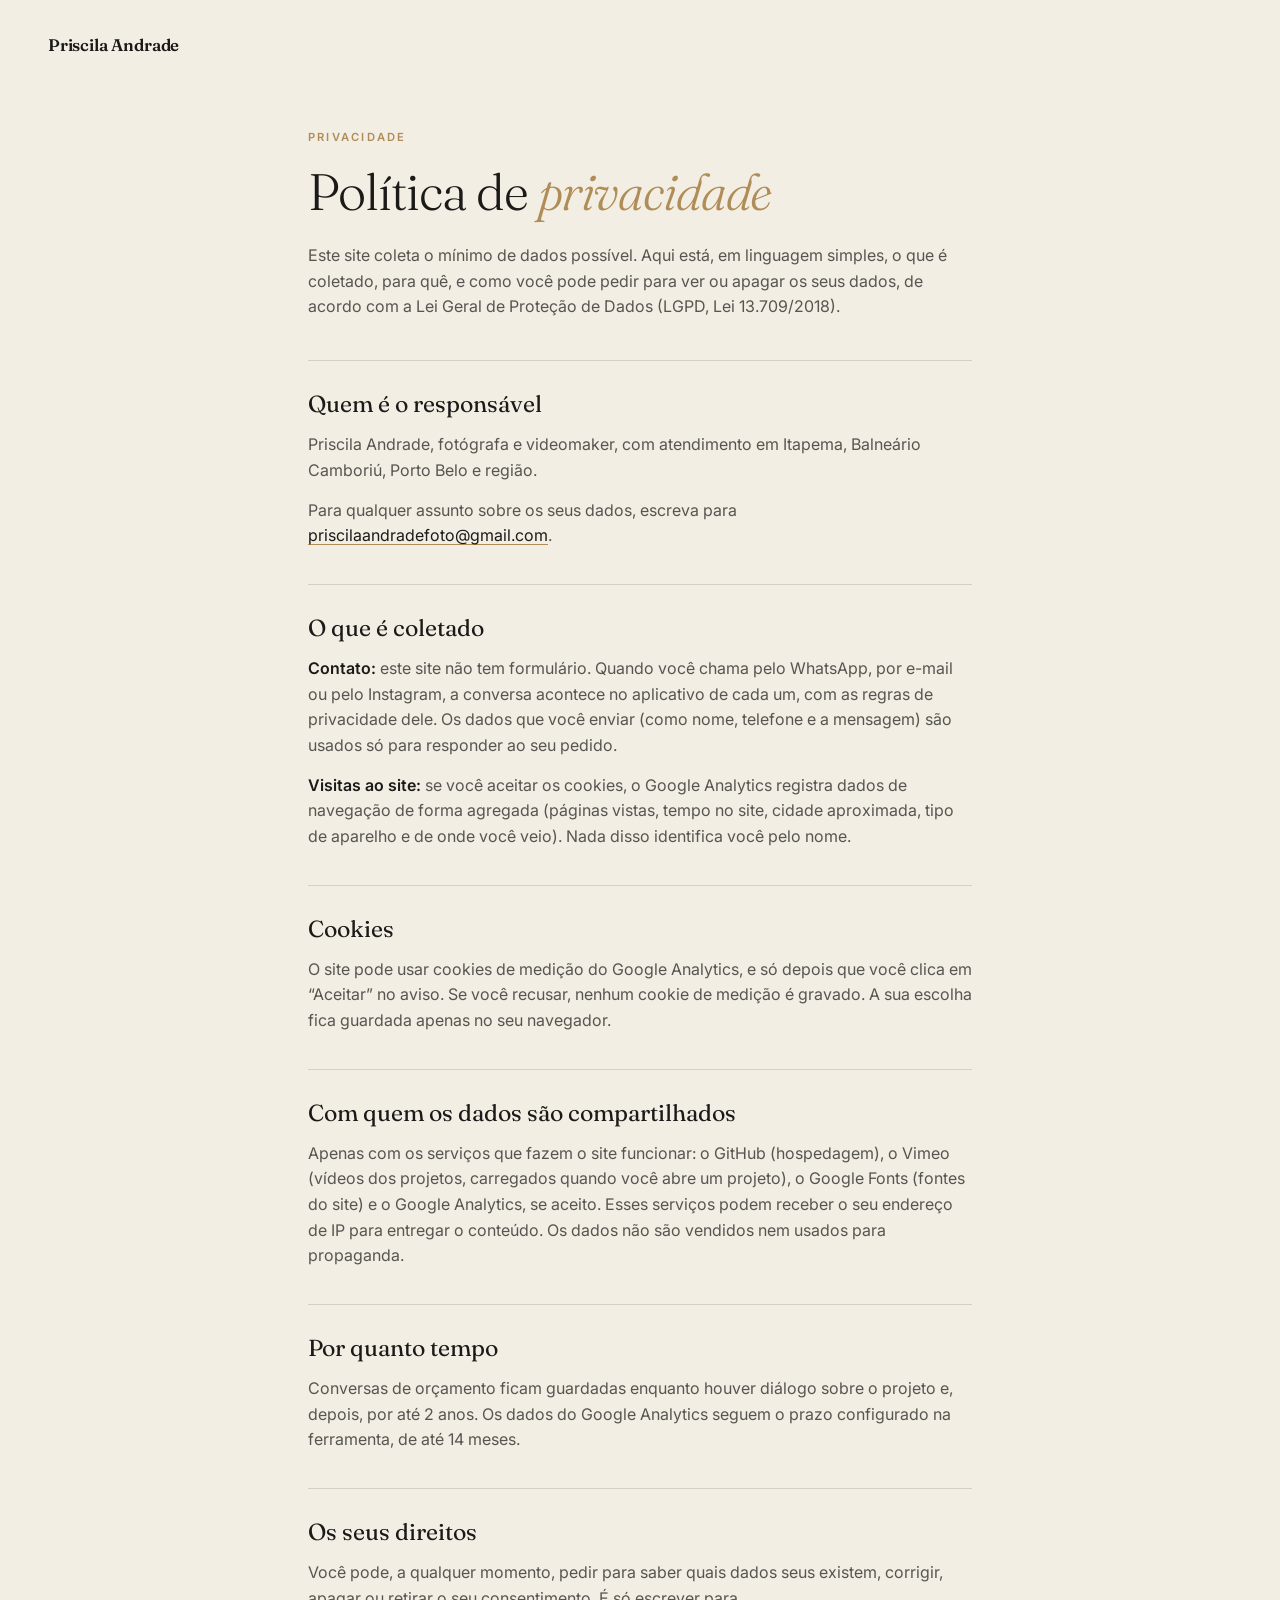
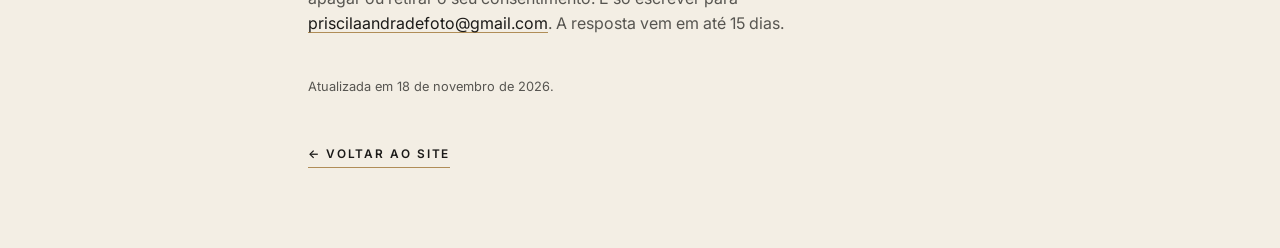
==== privacidade/index.html @ ad7391dc "Footer in three columns, 404 page, robots/sitemap, structured data, alt texts, privacy policy and co" ====
<!doctype html>
<html lang="pt-BR">
<head>
<meta charset="UTF-8">
<meta name="viewport" content="width=device-width, initial-scale=1, viewport-fit=cover">
<meta name="color-scheme" content="light">
<link rel="canonical" href="https://priscilaandradefoto.com.br/privacidade/">
<link rel="icon" href="/favicon.ico" sizes="any">
<link rel="icon" type="image/png" sizes="512x512" href="/favicon-512.png">
<link rel="apple-touch-icon" href="/apple-touch-icon.png">
<title>Política de privacidade — Priscila Andrade</title>
<meta name="description" content="Como o site de Priscila Andrade trata dados pessoais e cookies, em linguagem simples, de acordo com a LGPD.">
<link rel="preconnect" href="https://fonts.googleapis.com">
<link rel="preconnect" href="https://fonts.gstatic.com" crossorigin>
<link href="https://fonts.googleapis.com/css2?family=Fraunces:ital,opsz,wght@0,9..144,300;0,9..144,400;0,9..144,600;1,9..144,400&family=Inter:wght@400;500;600&display=swap" rel="stylesheet">
<style>
:root{ --bg:#F3EEE4; --ink:#1B1A18; --ink-soft:rgba(27,26,24,.72); --gold:#B08D57; --serif:'Fraunces',Georgia,serif; --sans:'Inter',-apple-system,BlinkMacSystemFont,sans-serif; }
*{ box-sizing:border-box; margin:0; padding:0; }
body{ background:var(--bg); color:var(--ink); font-family:var(--sans); line-height:1.6; -webkit-font-smoothing:antialiased; overflow-x:hidden; }
a{ color:inherit; }
.top{ padding:clamp(1.25rem,3vw,2rem) clamp(1.25rem,4vw,3rem); }
.brand{ font-family:var(--serif); font-weight:600; font-size:1.05rem; letter-spacing:-.01em; text-decoration:none; }
main{ max-width:760px; margin:0 auto; padding:2rem clamp(1.25rem,4vw,3rem) 5rem; }
.tag{ font-size:.7rem; letter-spacing:.2em; text-transform:uppercase; color:var(--gold); font-weight:600; }
h1{ font-family:var(--serif); font-weight:300; font-size:clamp(2rem,5vw,3.2rem); line-height:1.1; letter-spacing:-.02em; margin:1rem 0 1.4rem; }
h1 em{ font-style:italic; color:var(--gold); }
h2{ font-family:var(--serif); font-weight:400; font-size:1.45rem; line-height:1.2; margin-bottom:.9rem; }
.intro,.bloco p{ color:var(--ink-soft); }
.intro{ margin-bottom:2.5rem; }
.bloco{ border-top:1px solid rgba(27,26,24,.14); padding-top:1.8rem; margin-top:2.2rem; }
.bloco p + p{ margin-top:.9rem; }
.bloco strong{ color:var(--ink); font-weight:600; }
.bloco a{ color:var(--ink); text-decoration-color:var(--gold); text-underline-offset:3px; }
.bloco a:hover{ color:var(--gold); }
.btn-rever{ font:inherit; cursor:pointer; margin-top:1rem; font-size:.72rem; letter-spacing:.14em; text-transform:uppercase; font-weight:600; background:transparent; color:var(--ink); border:1px solid rgba(27,26,24,.35); border-radius:10px 4px 4px 10px; padding:.85rem 1.3rem; }
.btn-rever:hover{ border-color:var(--ink); }
.voltar{ display:inline-block; margin-top:3rem; font-size:.74rem; letter-spacing:.16em; text-transform:uppercase; font-weight:600; text-decoration:none; border-bottom:1px solid var(--gold); padding-bottom:3px; }
.data{ margin-top:2.5rem; font-size:.8rem; color:var(--ink-soft); }
</style>
</head>
<body>
<header class="top"><a href="/" class="brand">Priscila Andrade</a></header>
<main>
  <span class="tag">Privacidade</span>
  <h1>Política de <em>privacidade</em></h1>
  <p class="intro">Este site coleta o mínimo de dados possível. Aqui está, em linguagem simples, o que é coletado, para quê, e como você pode pedir para ver ou apagar os seus dados, de acordo com a Lei Geral de Proteção de Dados (LGPD, Lei 13.709/2018).</p>

  <section class="bloco">
    <h2>Quem é o responsável</h2>
    <p>Priscila Andrade, fotógrafa e videomaker, com atendimento em Itapema, Balneário Camboriú, Porto Belo e região.</p>
    <p>Para qualquer assunto sobre os seus dados, escreva para <a href="mailto:priscilaandradefoto@gmail.com">priscilaandradefoto@gmail.com</a>.</p>
  </section>

  <section class="bloco">
    <h2>O que é coletado</h2>
    <p><strong>Contato:</strong> este site não tem formulário. Quando você chama pelo WhatsApp, por e-mail ou pelo Instagram, a conversa acontece no aplicativo de cada um, com as regras de privacidade dele. Os dados que você enviar (como nome, telefone e a mensagem) são usados só para responder ao seu pedido.</p>
    <p><strong>Visitas ao site:</strong> se você aceitar os cookies, o Google Analytics registra dados de navegação de forma agregada (páginas vistas, tempo no site, cidade aproximada, tipo de aparelho e de onde você veio). Nada disso identifica você pelo nome.</p>
  </section>

  <section class="bloco">
    <h2>Cookies</h2>
    <p>O site pode usar cookies de medição do Google Analytics, e só depois que você clica em “Aceitar” no aviso. Se você recusar, nenhum cookie de medição é gravado. A sua escolha fica guardada apenas no seu navegador.</p>
    <button type="button" class="btn-rever" id="reverCookies" hidden>Rever minha escolha de cookies</button>
  </section>

  <section class="bloco">
    <h2>Com quem os dados são compartilhados</h2>
    <p>Apenas com os serviços que fazem o site funcionar: o GitHub (hospedagem), o Vimeo (vídeos dos projetos, carregados quando você abre um projeto), o Google Fonts (fontes do site) e o Google Analytics, se aceito. Esses serviços podem receber o seu endereço de IP para entregar o conteúdo. Os dados não são vendidos nem usados para propaganda.</p>
  </section>

  <section class="bloco">
    <h2>Por quanto tempo</h2>
    <p>Conversas de orçamento ficam guardadas enquanto houver diálogo sobre o projeto e, depois, por até 2 anos. Os dados do Google Analytics seguem o prazo configurado na ferramenta, de até 14 meses.</p>
  </section>

  <section class="bloco">
    <h2>Os seus direitos</h2>
    <p>Você pode, a qualquer momento, pedir para saber quais dados seus existem, corrigir, apagar ou retirar o seu consentimento. É só escrever para <a href="mailto:priscilaandradefoto@gmail.com">priscilaandradefoto@gmail.com</a>. A resposta vem em até 15 dias.</p>
  </section>

  <p class="data">Atualizada em 18 de novembro de 2026.</p>
  <a class="voltar" href="/">&larr; Voltar ao site</a>
</main>
<script src="/cookies.js?v=20261118"></script>
<script>
  (function(){ var b=document.getElementById('reverCookies'); if(window.paCookies&&window.paCookies.ativo){ b.hidden=false; b.addEventListener('click',window.paCookies.rever); } })();
</script>
</body>
</html>
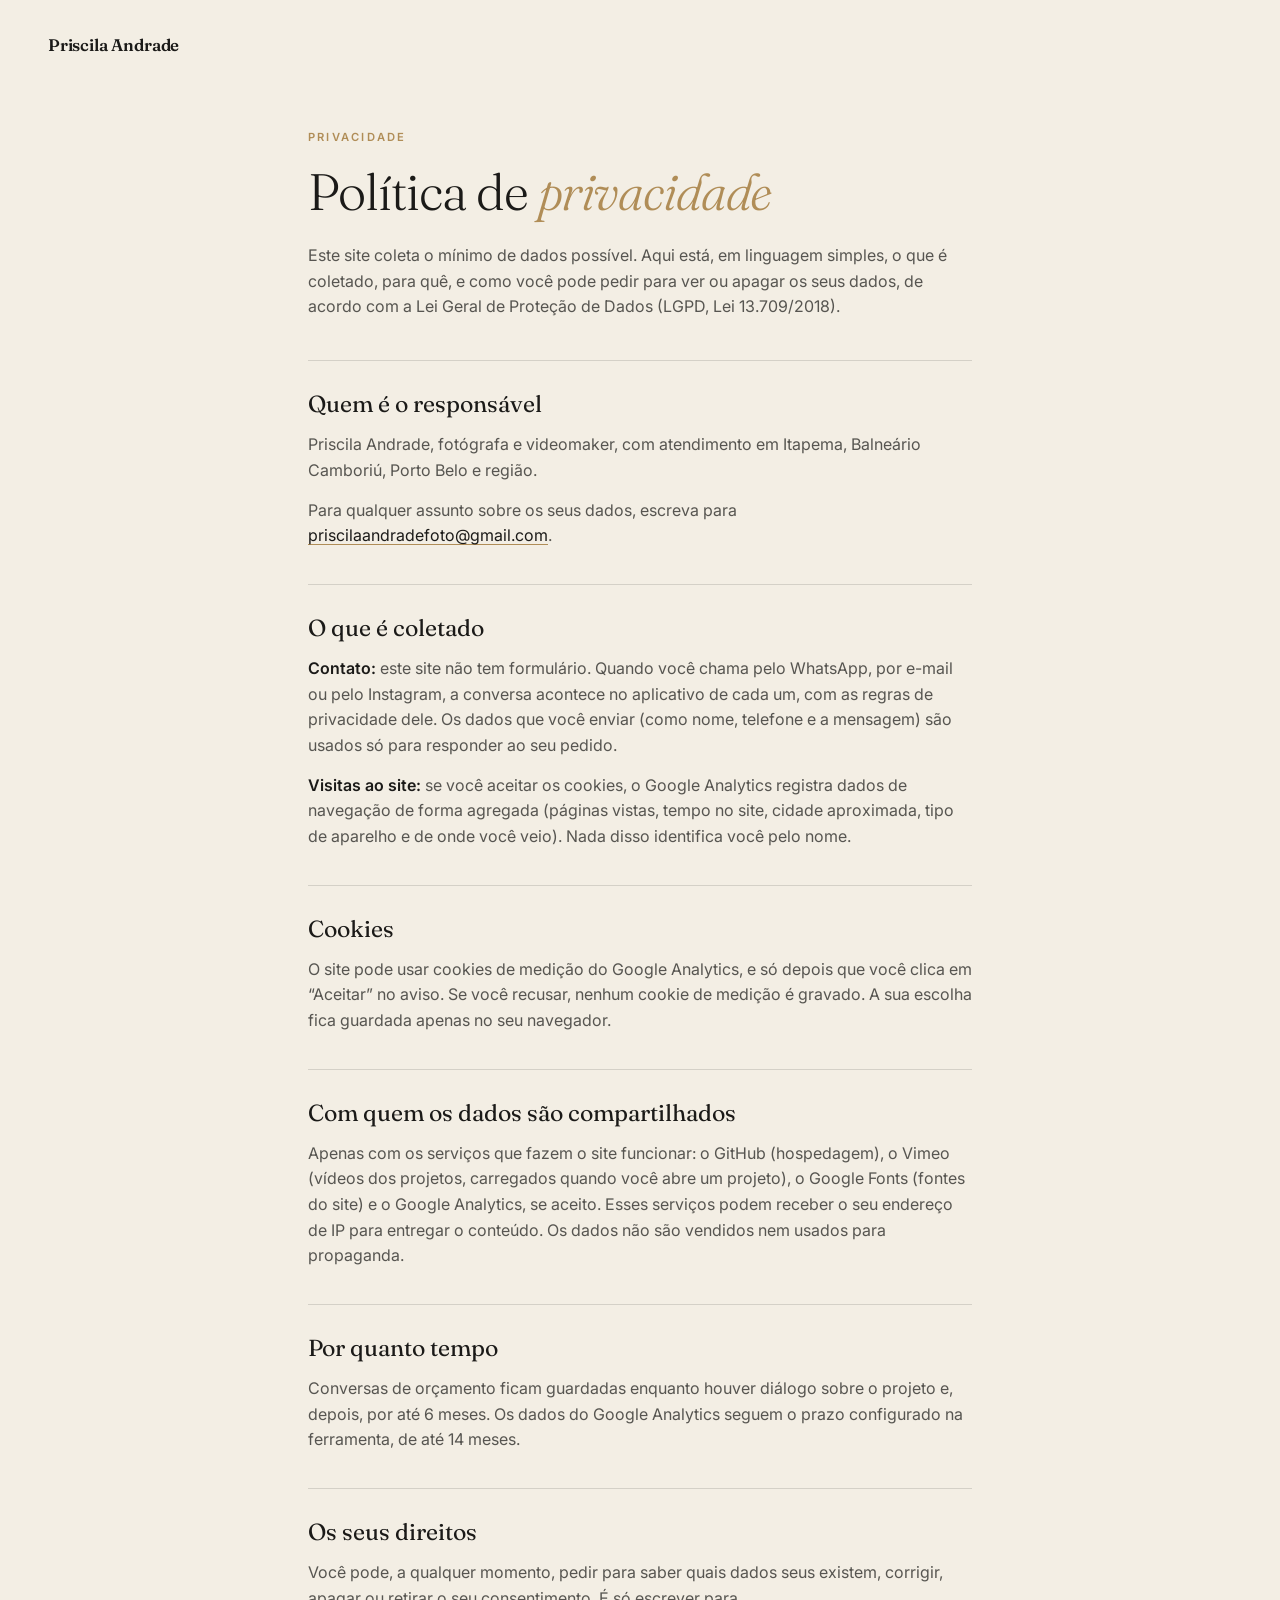
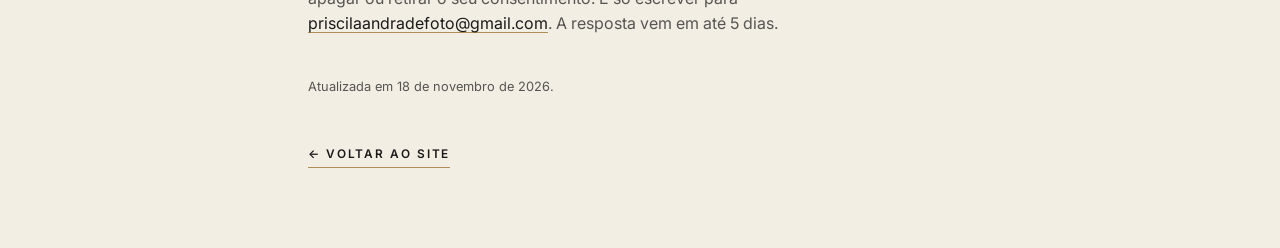
==== commit 7c89cd3e: "Remove numbering from projects, clients and case header; privacy policy: 6 months retention, 5 days " ====
--- a/privacidade/index.html
+++ b/privacidade/index.html
@@ -70,12 +70,12 @@
 
   <section class="bloco">
     <h2>Por quanto tempo</h2>
-    <p>Conversas de orçamento ficam guardadas enquanto houver diálogo sobre o projeto e, depois, por até 2 anos. Os dados do Google Analytics seguem o prazo configurado na ferramenta, de até 14 meses.</p>
+    <p>Conversas de orçamento ficam guardadas enquanto houver diálogo sobre o projeto e, depois, por até 6 meses. Os dados do Google Analytics seguem o prazo configurado na ferramenta, de até 14 meses.</p>
   </section>
 
   <section class="bloco">
     <h2>Os seus direitos</h2>
-    <p>Você pode, a qualquer momento, pedir para saber quais dados seus existem, corrigir, apagar ou retirar o seu consentimento. É só escrever para <a href="mailto:priscilaandradefoto@gmail.com">priscilaandradefoto@gmail.com</a>. A resposta vem em até 15 dias.</p>
+    <p>Você pode, a qualquer momento, pedir para saber quais dados seus existem, corrigir, apagar ou retirar o seu consentimento. É só escrever para <a href="mailto:priscilaandradefoto@gmail.com">priscilaandradefoto@gmail.com</a>. A resposta vem em até 5 dias.</p>
   </section>
 
   <p class="data">Atualizada em 18 de novembro de 2026.</p>
